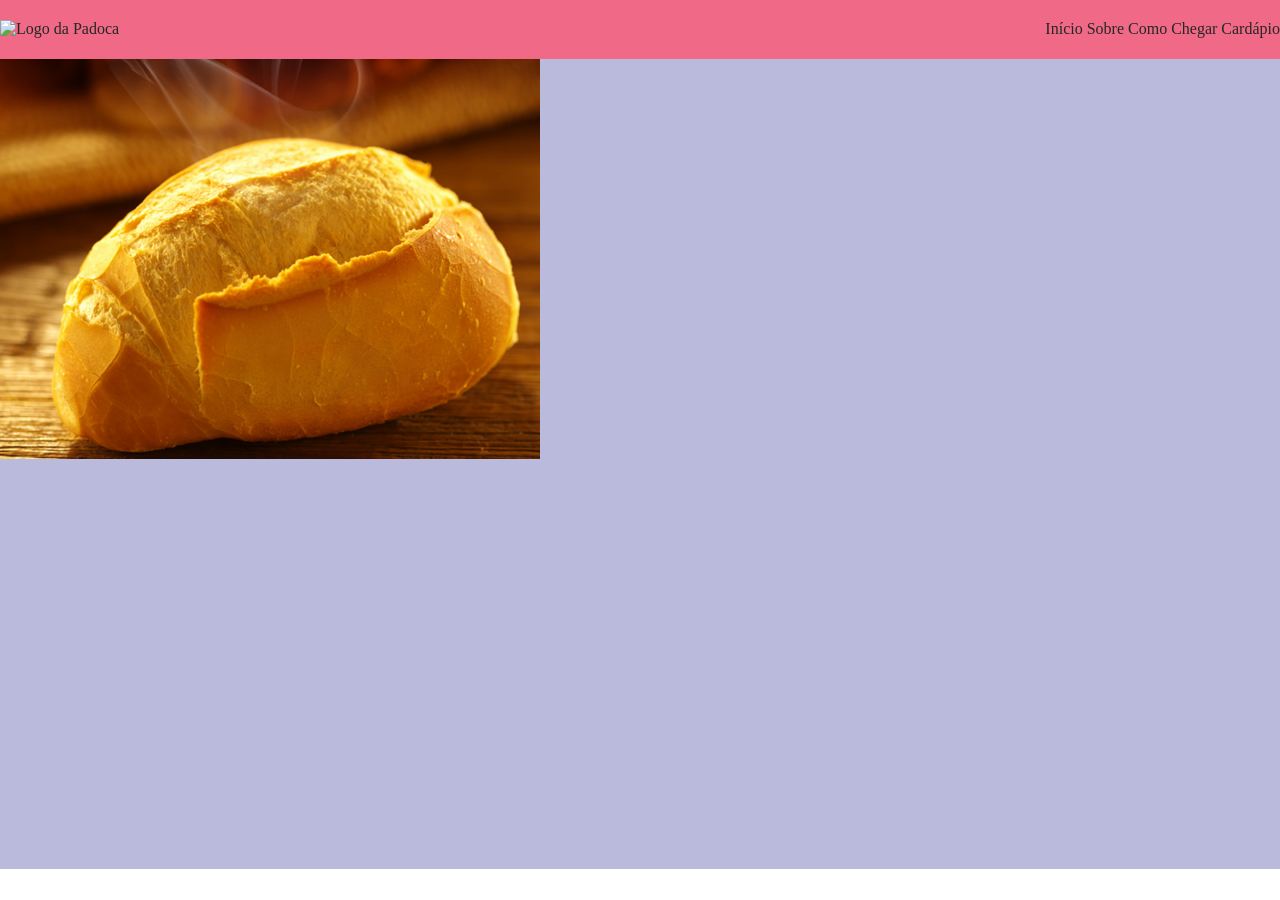
==== index.html @ ab7fb2d5 "Construindo o para o Versel" ====
<!DOCTYPE html>
<html lang="pt-BR">
<head>
    <meta charset="UTF-8">
    <meta name="viewport" content="width=device-width, initial-scale=1.0">
    <title>Padoca Mágica</title>
    <link rel="stylesheet" href="./css/home.css">
</head>
<body>
    <header id="header" class="header">
        <img src="" alt="Logo da Padoca">

        <nav class="navigation">
            <a href="">Início</a>
            <a href="">Sobre</a>
            <a href="">Como Chegar</a>
            <a href="">Cardápio</a>
        </nav>
    </header>

    <main id="content" class="content">
        <section id="hero" class="hero">
            <img src="./assets/img/heroImage.png" alt="Pão quentinho">
            <svg><use href="./assets/icons/seta.svg"></use></svg>
        </section>
    </main>
</body>
</html>
---- css/home.css ----
@import url(layout.css);

.hero {
    background-color: var(--cor-alternativa);

    height: 90vh;
}
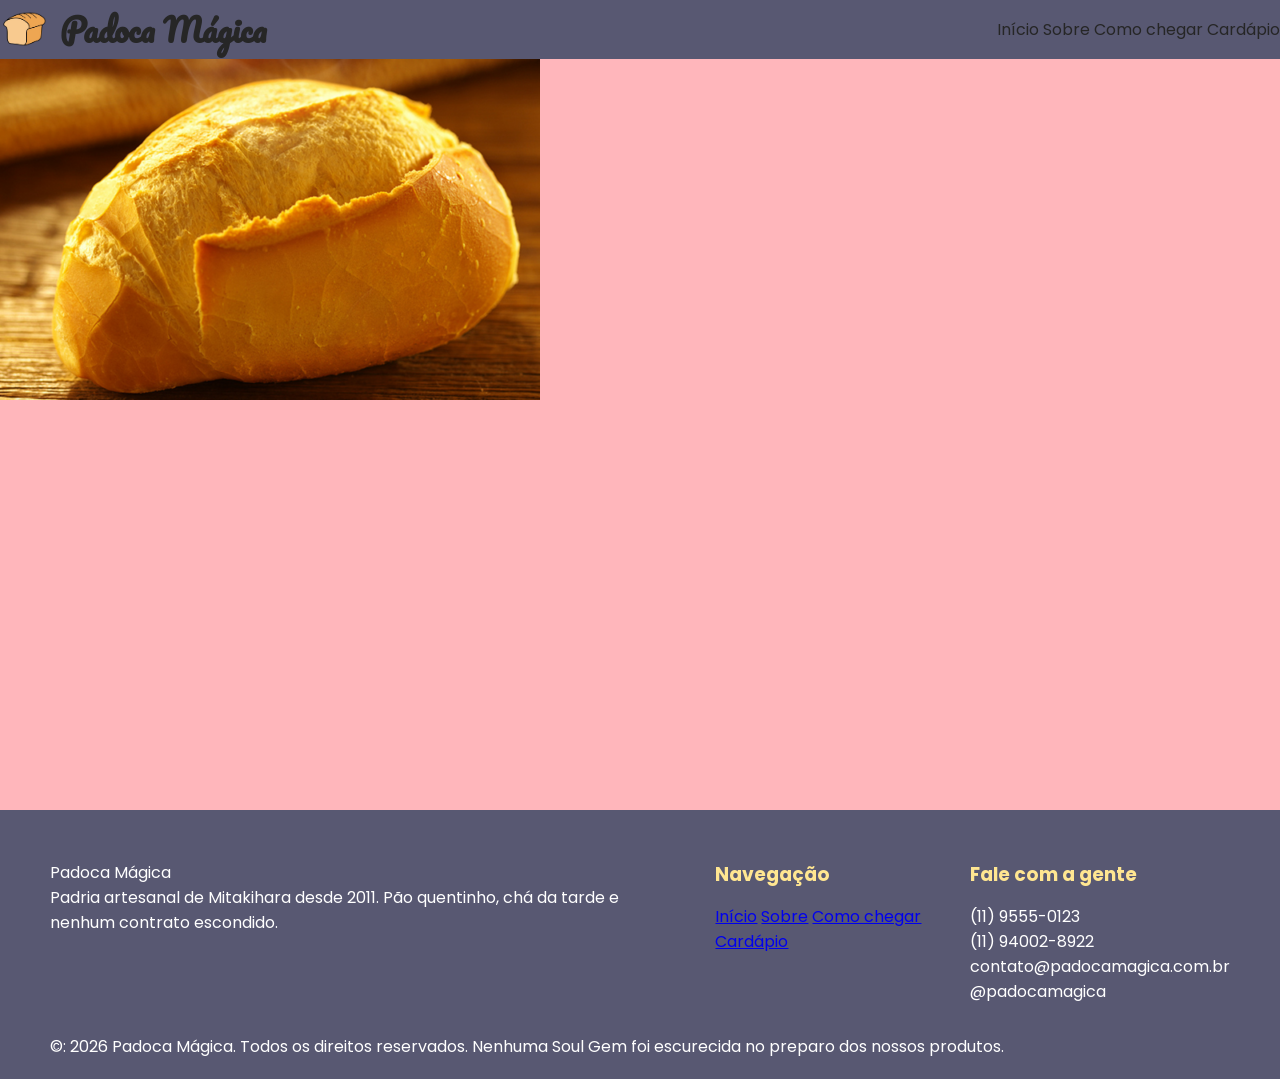
==== commit 8aabd1ae: "Estruturando o site da Padoca" ====
--- a/index.html
+++ b/index.html
@@ -8,12 +8,15 @@
 </head>
 <body>
     <header id="header" class="header">
-        <img src="" alt="Logo da Padoca">
+        <div class="logoContainer">
+        <img src="./assets/img/LogoImage.png" alt="Logo da Padoca">
+        <h1>Padoca Mágica</h1>
+        </div>
 
         <nav class="navigation">
             <a href="">Início</a>
             <a href="">Sobre</a>
-            <a href="">Como Chegar</a>
+            <a href="">Como chegar</a>
             <a href="">Cardápio</a>
         </nav>
     </header>
@@ -24,5 +27,30 @@
             <svg><use href="./assets/icons/seta.svg"></use></svg>
         </section>
     </main>
+    <footer class="rodape">
+        <div class="rodapeContainer">
+            <div class="rodapeColuna">
+                <p class="logoRodape">Padoca Mágica</p>
+                <p>Padria artesanal de Mitakihara desde 2011. Pão quentinho, chá da tarde e nenhum contrato escondido.</p>
+        </div>
+        <div class="rodapeColuna">
+            <h3>Navegação</h3>
+            <a href="#hero">Início</a>
+            <a href="#sobre">Sobre</a>
+            <a href="#Comochegar">Como chegar</a>
+            <a href="#Cardapio">Cardápio</a>
+        </div>
+        <div class="rodapeColuna">
+            <h3>Fale com a gente</h3>
+            <p>(11) 9555-0123</p>
+            <p>(11) 94002-8922</p>
+            <p>contato@padocamagica.com.br</p>
+            <P>@padocamagica</P>
+        </div>
+        </div>
+        <div class="copyright">
+    <p>&copy: 2026 Padoca Mágica. Todos os direitos reservados. Nenhuma Soul Gem foi escurecida no preparo dos nossos produtos.</p>
+        </div>        
+    </footer>
 </body>
 </html>
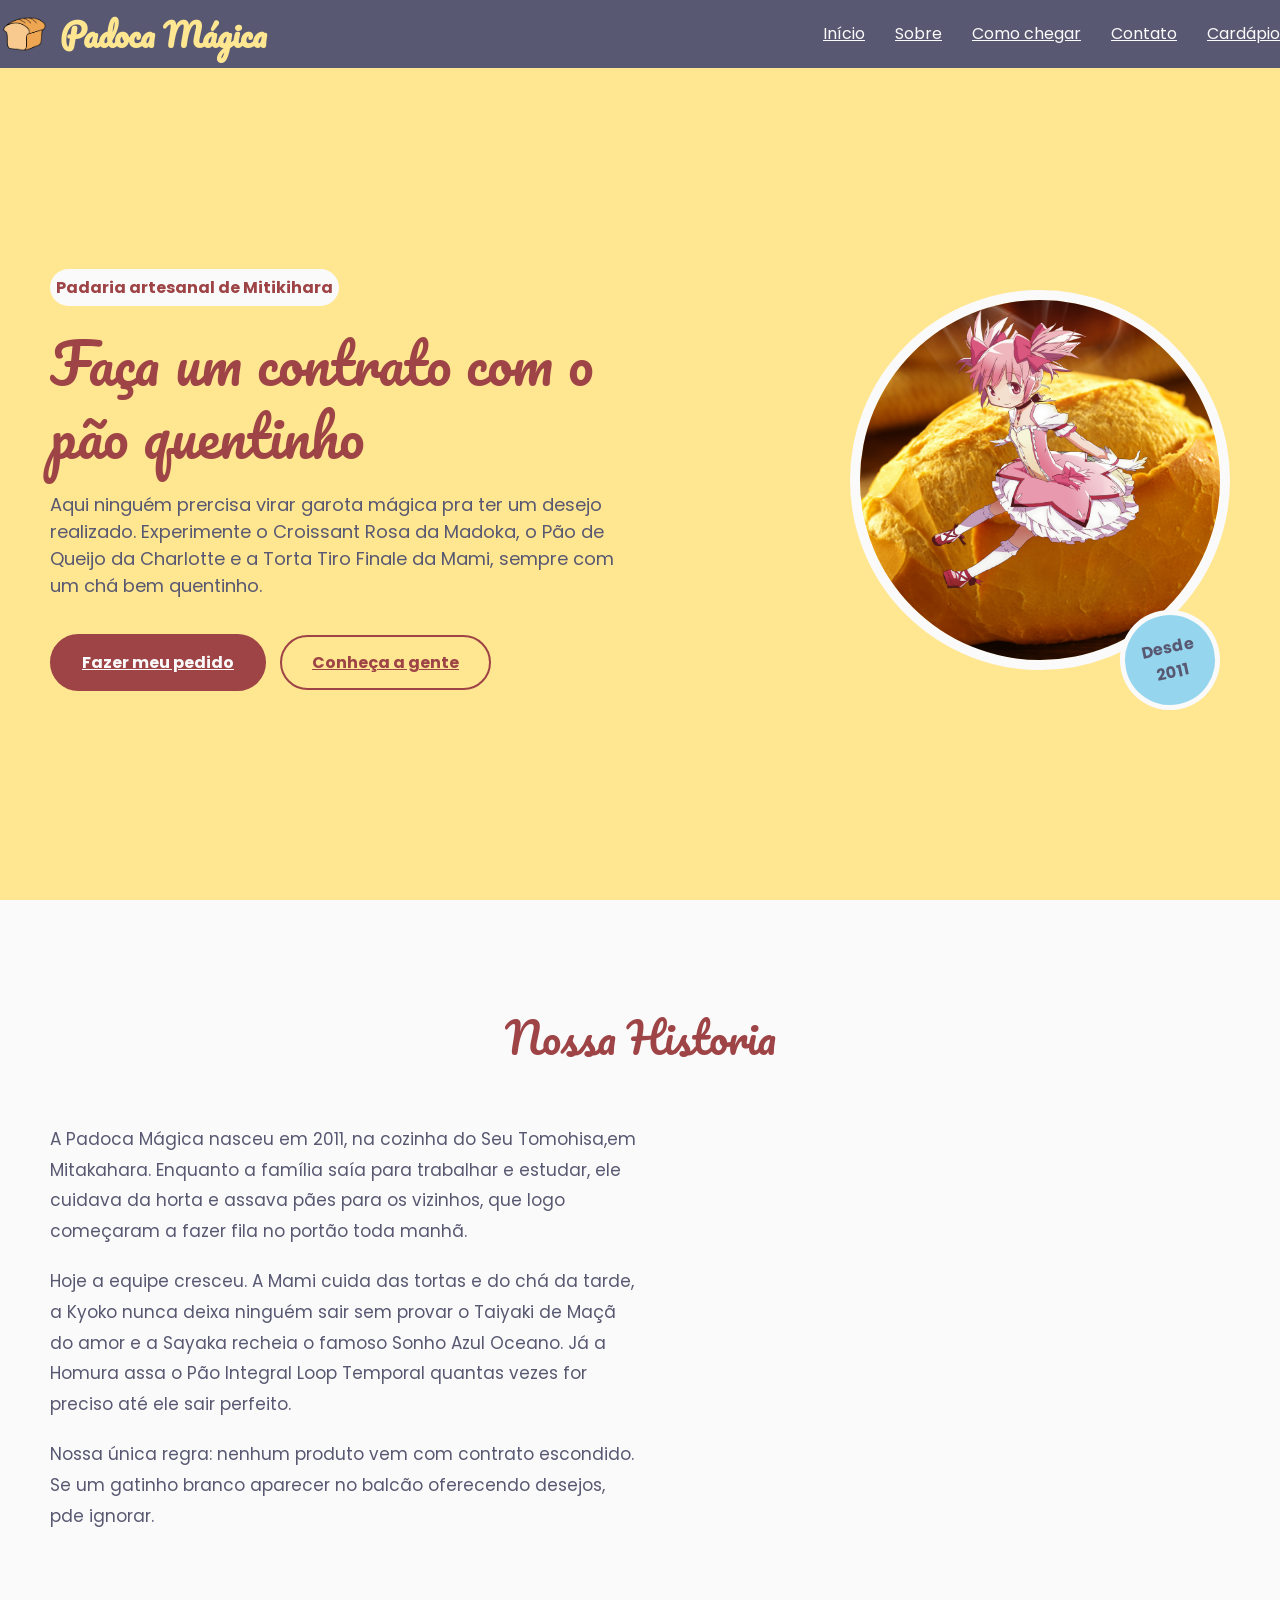
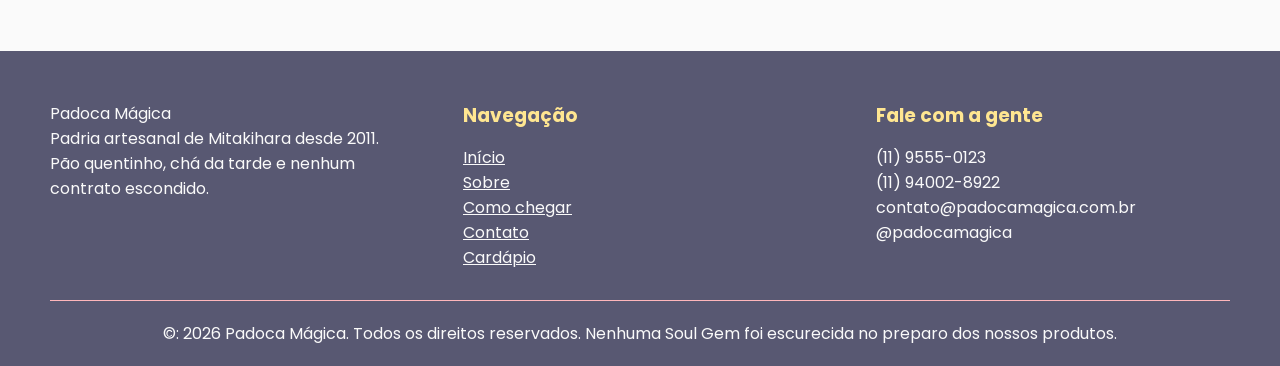
==== commit 690f5176: "Continuando o site da Padoca" ====
--- a/index.html
+++ b/index.html
@@ -14,20 +14,51 @@
         </div>
 
         <nav class="navigation">
-            <a href="">Início</a>
-            <a href="">Sobre</a>
-            <a href="">Como chegar</a>
+            <a href="./index.html#hero">Início</a>
+            <a href="./index.html#hero">Sobre</a>
+            <a href="./index.html#hero">Como chegar</a>
+            <a href="./index.html#hero">Contato</a>
             <a href="">Cardápio</a>
         </nav>
     </header>
 
     <main id="content" class="content">
         <section id="hero" class="hero">
-            <img src="./assets/img/heroImage.png" alt="Pão quentinho">
-            <svg><use href="./assets/icons/seta.svg"></use></svg>
+            <div class="heroTexto">
+                <p class="heroTag">Padaria artesanal de Mitikihara</p>
+                <h1 class="heroTitulo">Faça um contrato com o pão quentinho</h1>
+                <p class="heroSubtitulo">Aqui ninguém prercisa virar garota mágica pra ter um desejo realizado. Experimente o Croissant Rosa da Madoka, o Pão de Queijo da Charlotte e a Torta Tiro Finale da Mami, sempre com um chá bem quentinho.</p>
+                <div class="heroBotoes">
+                    <a href="#contato" class="botao">Fazer meu pedido</a>
+                    <a href="#historia" class="botaoSecundario">Conheça a gente</a>
+                </div>
+            </div>
+            <div class="heroImagem">
+                <div class="circulo">
+            <img src="./assets/img/Madoka.png" alt="Madoka" class="madoka"/>       
+            <img src="./assets/img/heroImage.png" alt="Pão quentinho" class="pao"/>
+                </div>
+                <p class="selo">Desde<br />2011</p>
+            </div> 
+        </section>
+        <section id="historia" class="historia">
+            <h2 class="tituloSecao">Nossa Historia</h2>
+            <div class="historiaConteudo">
+                <div class="historiaTexto">
+                    <p>
+                        A Padoca Mágica nasceu em 2011, na cozinha do Seu Tomohisa,em Mitakahara. Enquanto a família saía para trabalhar e estudar, ele cuidava da horta e assava pães para os vizinhos, que logo começaram a fazer fila no portão toda manhã.
+                    </p>
+                    <p>
+                        Hoje a equipe cresceu. A Mami cuida das tortas e do chá da tarde, a Kyoko nunca deixa ninguém sair sem provar o Taiyaki de Maçã do amor e a Sayaka recheia o famoso Sonho Azul Oceano. Já a Homura assa o Pão Integral Loop Temporal quantas vezes for preciso até ele sair perfeito.
+                    </p>
+                    <p>
+                        Nossa única regra: nenhum produto vem com contrato escondido. Se um gatinho branco aparecer no balcão oferecendo desejos, pde ignorar.
+                    </p>
+                </div>
+            </div>
         </section>
     </main>
-    <footer class="rodape">
+    <footer id="footer" class="footer">
         <div class="rodapeContainer">
             <div class="rodapeColuna">
                 <p class="logoRodape">Padoca Mágica</p>
@@ -35,10 +66,11 @@
         </div>
         <div class="rodapeColuna">
             <h3>Navegação</h3>
-            <a href="#hero">Início</a>
-            <a href="#sobre">Sobre</a>
-            <a href="#Comochegar">Como chegar</a>
-            <a href="#Cardapio">Cardápio</a>
+            <a href="./index.html#hero">Início</a>
+            <a href="./index.html#historia">Sobre</a>
+            <a href="./index.html#comoChegar">Como chegar</a>
+            <a href="./index.html#contato">Contato</a>
+            <a href="">Cardápio</a>
         </div>
         <div class="rodapeColuna">
             <h3>Fale com a gente</h3>
--- a/css/home.css
+++ b/css/home.css
@@ -1,7 +1,167 @@
 @import url(layout.css);
 
 .hero {
-    background-color: var(--cor-alternativa);
+    display: flex;
+    align-items: center;
+    justify-content: space-between;
+    min-height: 100vh;
+    padding: 120px 50px 60px 50px;
+    background-color: var(--cor-amarela);
+}
 
-    height: 90vh;
+.heroTexto {
+    width: 50%;
+}
+
+.heroTag {
+    background-color: var(--cor-branca);
+    color: var(--cor-vermelho);
+    font-weight: bold;
+
+    width: fit-content;
+
+    padding: 6px;
+    margin-bottom: 20px;
+
+    border-radius: 20px;
+}
+
+.heroTitulo {
+    color: var(--cor-vermelho);
+
+    font-family: "Fonte Titulo";
+    font-size: 56px;
+    font-weight: 300;
+    line-height: 1.3;
+
+    margin-bottom: 20px;
+}
+
+.heroSubtitulo {
+    margin-bottom: 35px;
+    font-size: large;
+}
+
+.botao {
+    display: inline-block;
+    background-color: var(--cor-vermelho);
+    color: var(--cor-branca);
+
+    border: 2px solid var(--cor-vermelho);
+    border-radius: 30px;
+
+    padding: 14px 30px;
+    font-weight: bold;
+    transition: 300ms;
+}
+
+.botaoSecundario {
+    margin-left: 10px;
+    background-color: transparent;
+    
+    border: 2px solid var(--cor-vermelho);
+    border-radius: 30px;
+
+    color: var(--cor-vermelho);
+    padding: 14px 30px;
+    font-weight: bold;
+    transition: 300ms;
+}
+
+.botao:hover {
+    background-color: #742B2C;
+    border-color: #742B2C;
+    transform: translateY(-3px);
+}
+
+.botaoSecundario:hover {
+    background-color: var(--cor-vermelho);
+    border-color: var(--cor-vermelho);
+    color: var(--cor-branca);
+}
+
+.heoImagem {
+    width: 45px;
+    display: flex;
+    justify-content: center;
+    position: relative;
+}
+
+.circulo {
+    width: 380px;
+    height: 380px;
+    border: 10px solid var(--cor-branca);
+    border-radius: 50%;
+    overflow: hidden;
+    position: relative;
+}
+
+.madoka {
+    position: absolute;
+    width: 80%;
+    bottom: 0;
+    left: 10%;
+    transform: translateY(-6.5%) scale(-0.75, 0.75);
+    z-index: 2;
+}
+
+.pao {
+    position: absolute;
+    width: 100%;
+    height: 100%;
+    object-fit: cover;
+    z-index: 1;
+}
+
+.selo {
+    position: absolute;
+    bottom: 190px;
+    right: 60px;
+    z-index: 3;
+
+    height: 100px;
+    width: 100px;
+
+    background-color: var(--cor-azul);
+    border: 5px solid var(--cor-branca);
+    border-radius: 50%;
+
+    display: flex;
+    justify-content: center;
+    align-items: center;
+    text-align: center;
+    font-weight: bold;
+
+    transform: rotate(-12deg);
+}
+
+.historia {
+    padding: 100px 50px;
+    background-color: var(--cor-branca);
+}
+
+.tituloSecao {
+    margin-bottom: 50px;
+
+    font-family: "Fonte Titulo";
+    font-size: 42px;
+    font-weight: 300;
+    text-align: center;
+    color: var(--cor-vermelho);
+}
+
+.historiaConteudo {
+    display: flex;
+    align-items: center;
+    gap: 50px;
+}
+
+.historiaTexto {
+    width: 50%;
+}
+
+.historiaTexto p {
+    margin-bottom: 20px;
+    font-size: 17px;
+    line-height: 1.8;
 }
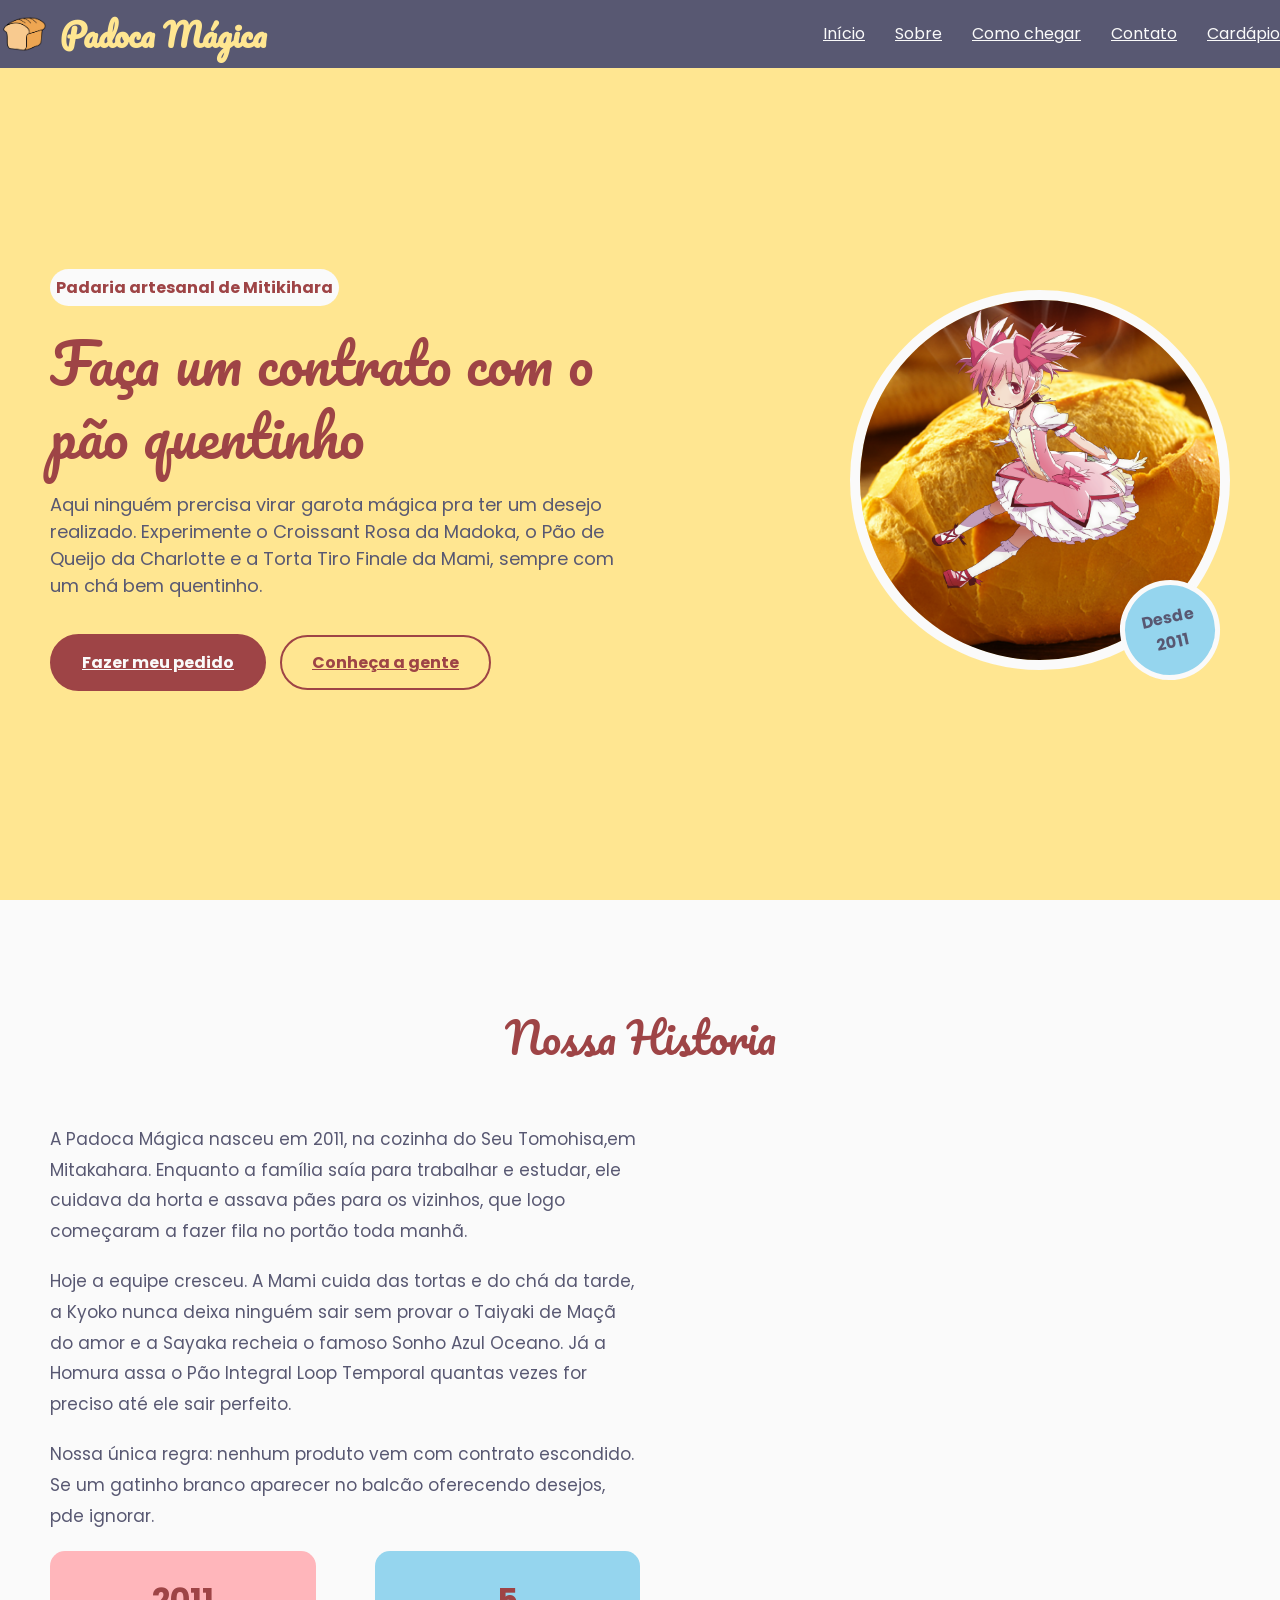
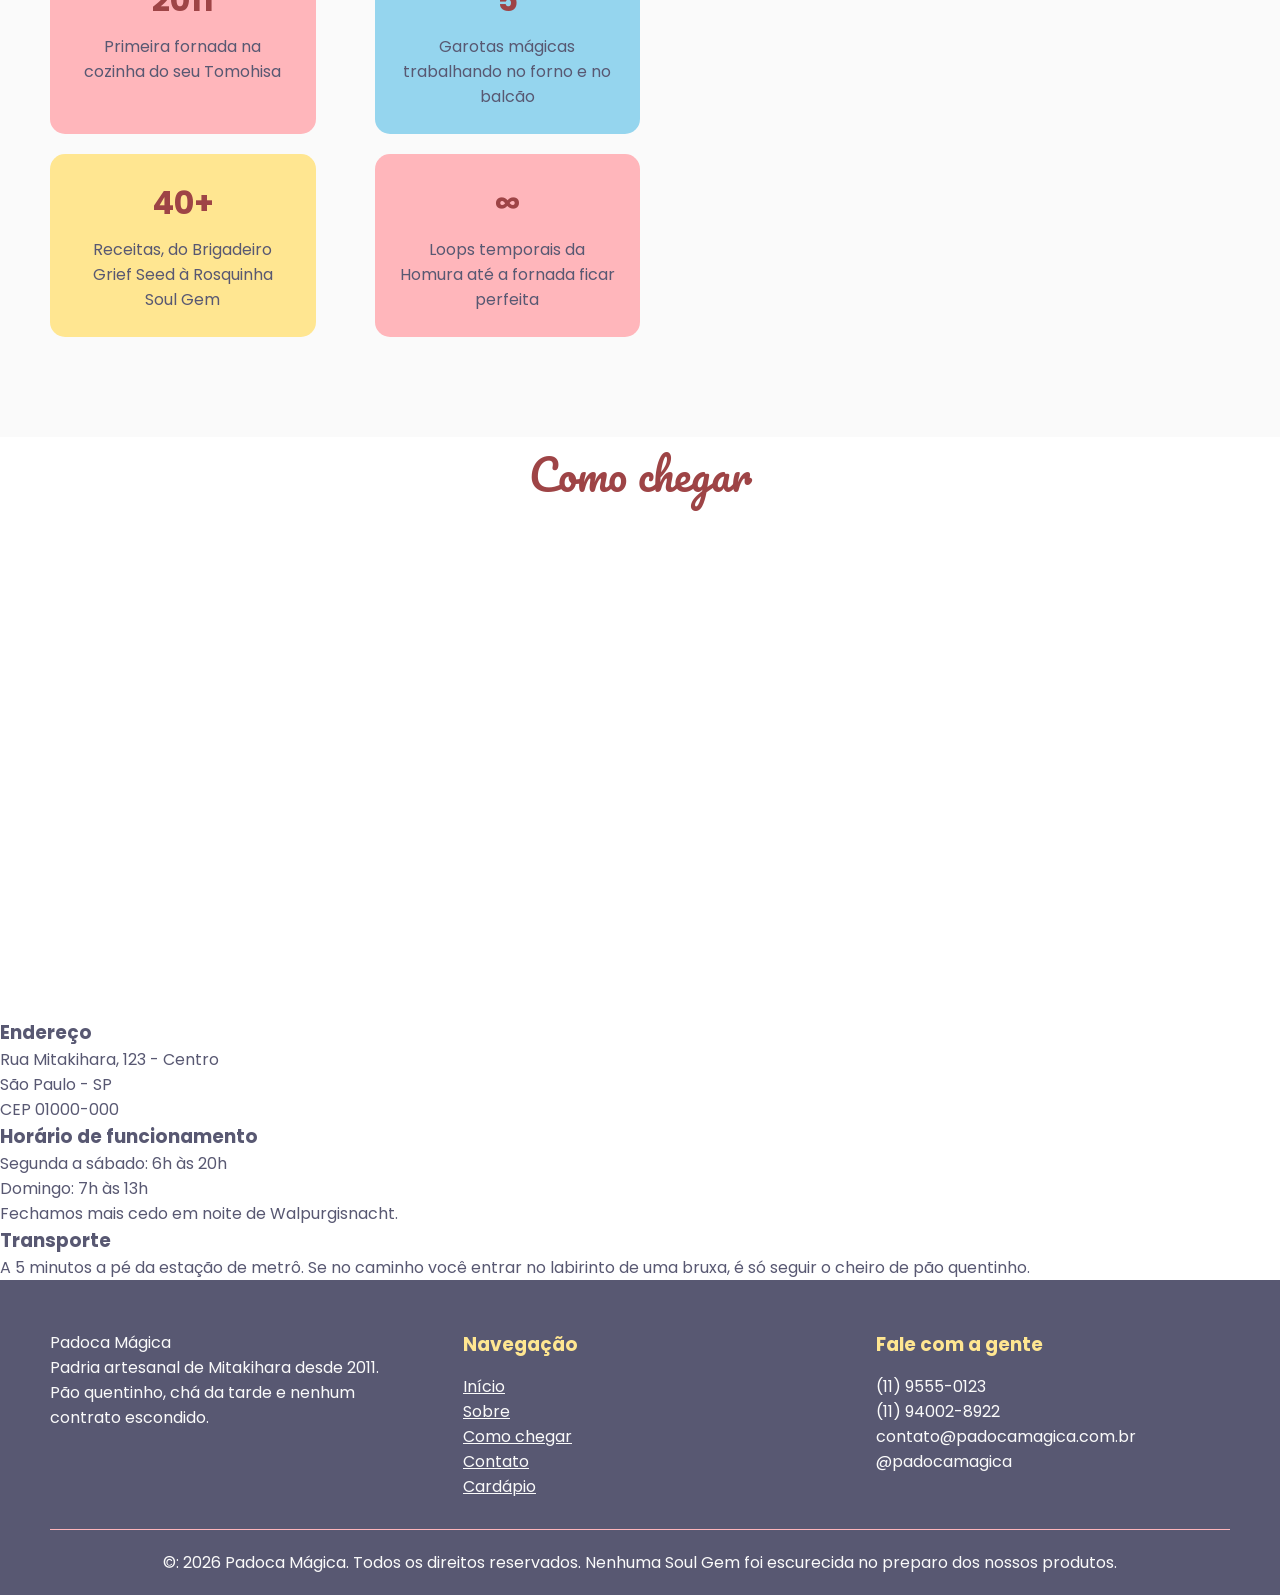
==== commit 59b90ebe: "Padoca parado na parte do contato" ====
--- a/index.html
+++ b/index.html
@@ -56,6 +56,46 @@
                     </p>
                 </div>
             </div>
+            <div class="historiaCards">
+                <div class="card">
+                    <span class="cardNumero">2011</span>
+                    <p>Primeira fornada na cozinha do seu Tomohisa</p>
+                </div>
+                <div class="card cardAzul">
+                    <span class="cardNumero">5</span>
+                    <p>Garotas mágicas trabalhando no forno e no balcão</p>
+                </div>
+                <div class="card cardAmarelo">
+                    <span class="cardNumero">40+</span>
+                    <p>Receitas, do Brigadeiro Grief Seed à Rosquinha Soul Gem</p>
+                </div>
+                <div class="card">
+                    <span class="cardNumero">&infin;</span>
+                    <p>Loops temporais da Homura até a fornada ficar perfeita</p>
+                </div>
+            </div>
+        </section>
+        <section id="comoChegar" class="comoChegar">
+            <h2 class="tituloSecao">Como chegar</h2>
+            <div class="comoChegarConteudo">
+                <div class="mapa">
+                    <iframe src="https://www.google.com/maps/embed?pb=!1m23!1m12!1m3!1d14616.156319491494!2d-46.64157255!3d-23.674560399999997!2m3!1f0!2f0!3f0!3m2!1i1024!2i768!4f13.1!4m8!3e6!4m0!4m5!1s0x94ce596a7bf46e53%3A0xace8aa3c0e803d2b!2sChest%20of%20Wonders%20-%20Maid%20caf%C3%A9%2C%20R.%20Galv%C3%A3o%20Bueno%2C%20580%20-%20Liberdade%2C%20S%C3%A3o%20Paulo%20-%20SP%2C%2001506-000!3m2!1d-23.5607831!2d-46.6349376!5e0!3m2!1spt-BR!2sbr!4v1793501936637!5m2!1spt-BR!2sbr" width="600" height="450" style="border:0;" allowfullscreen="" loading="lazy" referrerpolicy="strict-origin-when-cross-origin" title="Mapa da Padoca Mágica"></iframe>
+                </div>
+                <div class="infoEndereco">
+                    <h3>Endereço</h3>
+                    <p>Rua Mitakihara, 123 - Centro<br />São Paulo - SP<br />CEP 01000-000</p>
+
+                    <h3>Horário de funcionamento</h3>
+                    <p>
+                        Segunda a sábado: 6h às 20h<br />Domingo: 7h às 13h<br />Fechamos mais cedo em noite de Walpurgisnacht.
+                    </p>
+
+                    <h3>Transporte</h3>
+                    <p>
+                        A 5 minutos a pé da estação de metrô. Se no caminho você entrar no labirinto de uma bruxa, é só seguir o cheiro de pão quentinho.
+                    </p>
+                </div>
+            </div>
         </section>
     </main>
     <footer id="footer" class="footer">
--- a/css/home.css
+++ b/css/home.css
@@ -115,7 +115,7 @@
 
 .selo {
     position: absolute;
-    bottom: 190px;
+    bottom: 220px;
     right: 60px;
     z-index: 3;
 
@@ -164,4 +164,43 @@
     margin-bottom: 20px;
     font-size: 17px;
     line-height: 1.8;
+}
+
+.historiaCards {
+    width: 50%;
+    display: flex;
+    flex-wrap: wrap;
+    justify-content: space-between;
+    gap: 20px;
+}
+
+.card {
+    width: 45%;
+    padding: 25px;
+
+    background-color: var(--cor-rosa);
+    border-radius: 15px;
+    text-align: center;
+    transition: 300ms;
+}
+
+.card:hover {
+    transform: scale(1.05);
+}
+
+.cardNumero {
+    display: block;
+    margin-bottom: 10px;
+
+    font-size: 32px;
+    font-weight: bold;
+    color: var(--cor-vermelho);
+}
+
+.cardAzul {
+    background-color: var(--cor-azul);
+}
+
+.cardAmarelo {
+    background-color: var(--cor-amarela);
 }
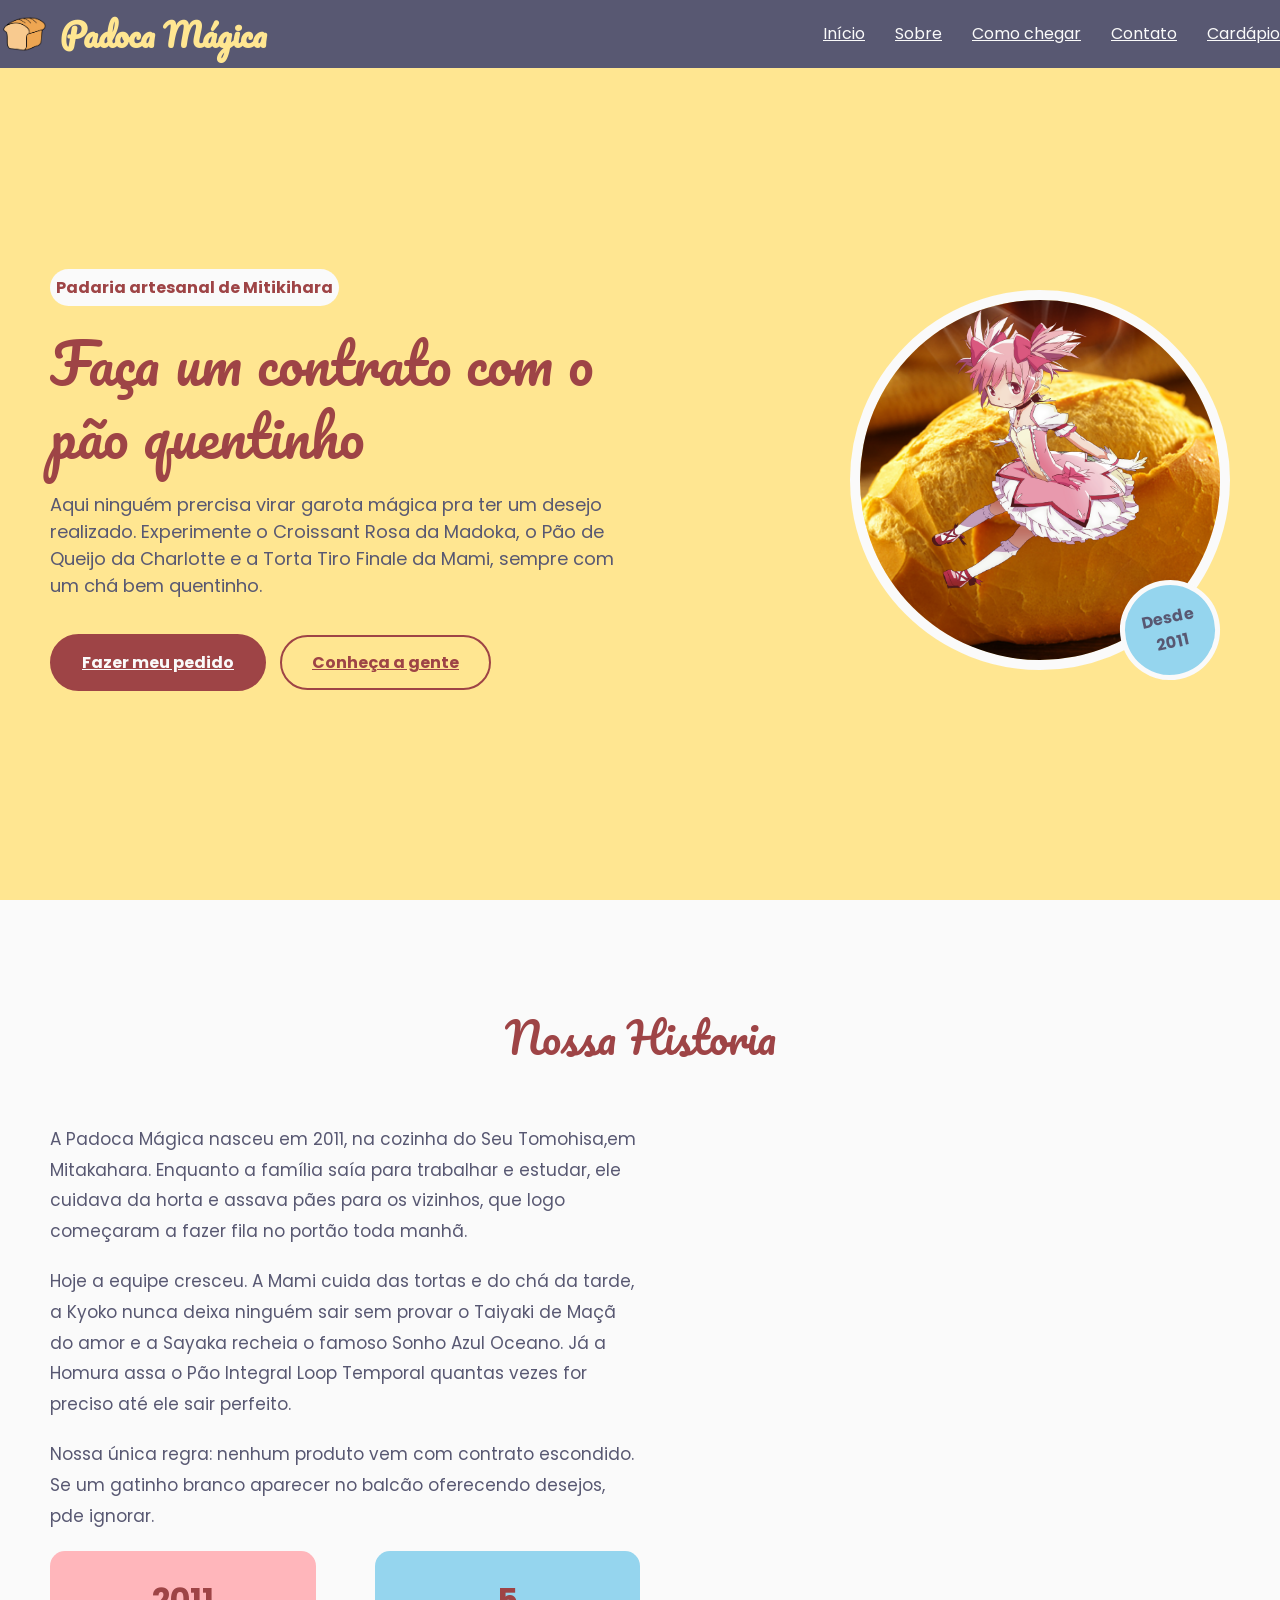
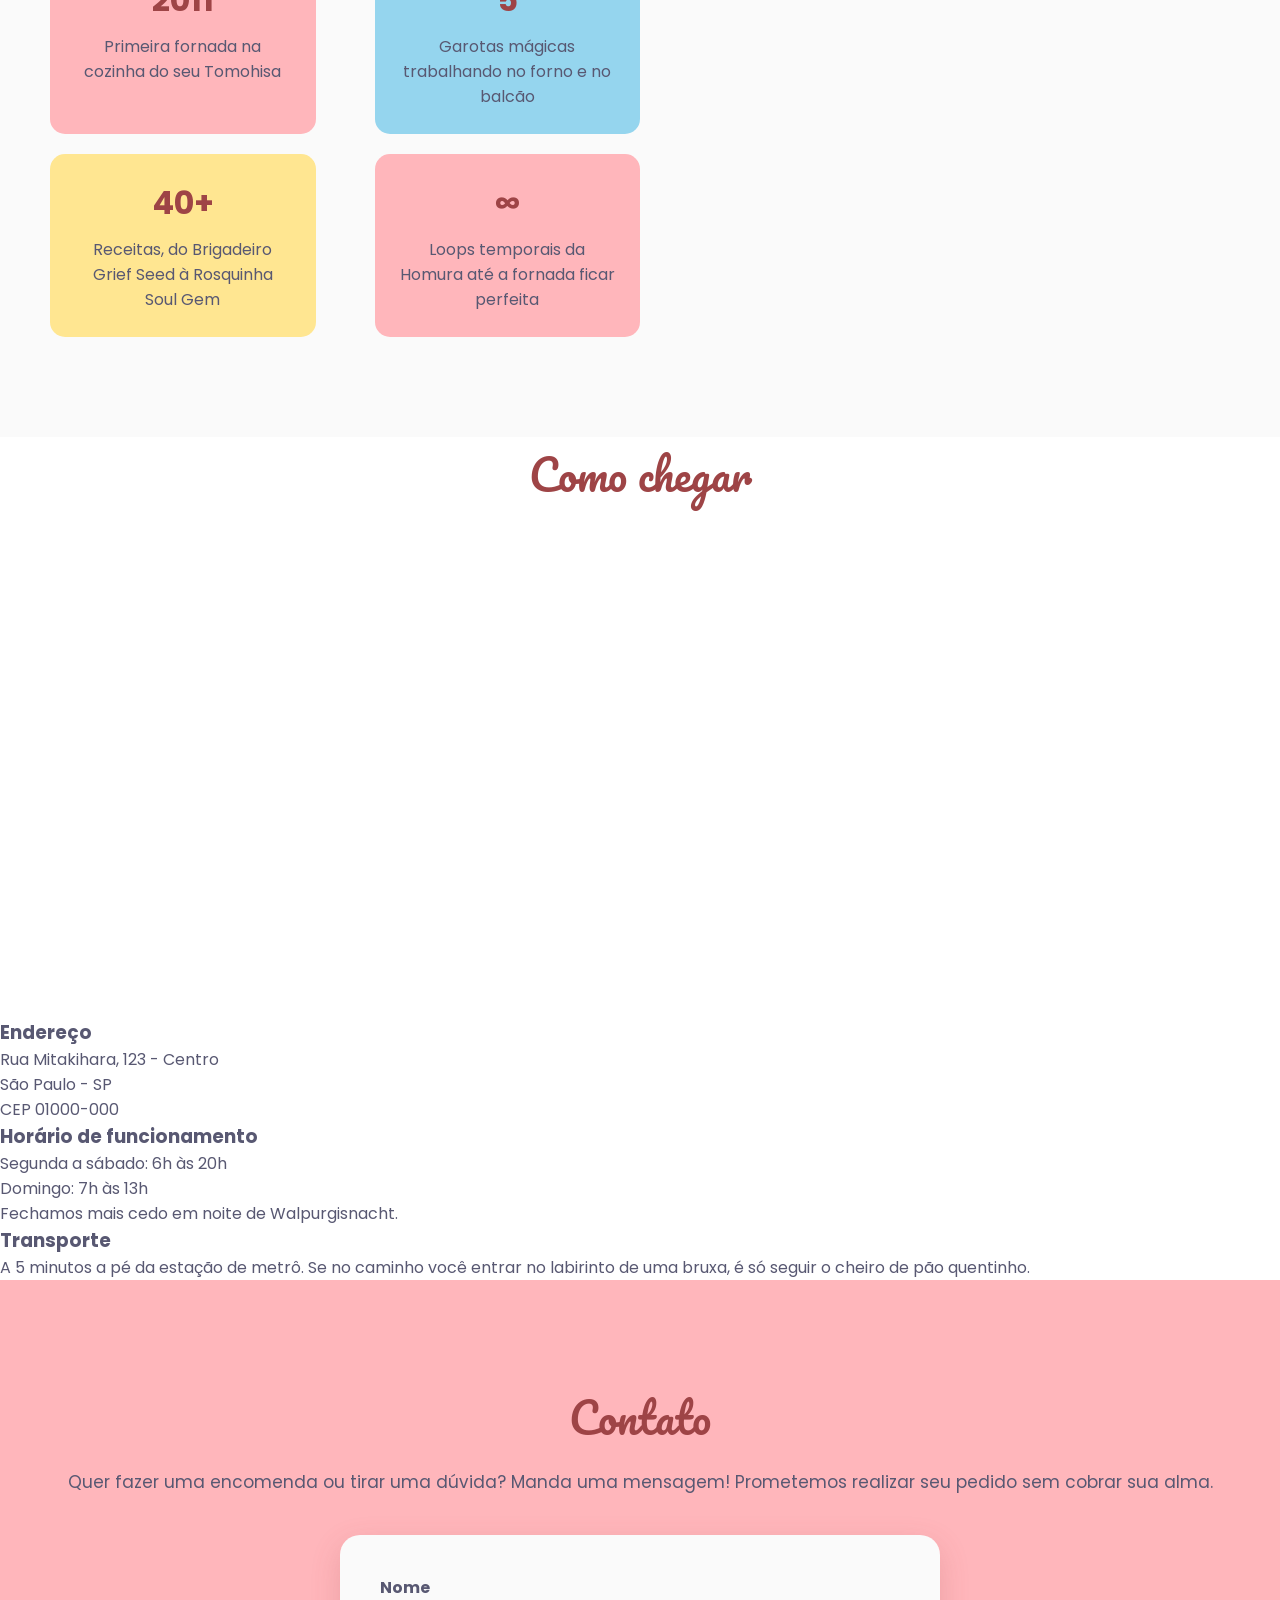
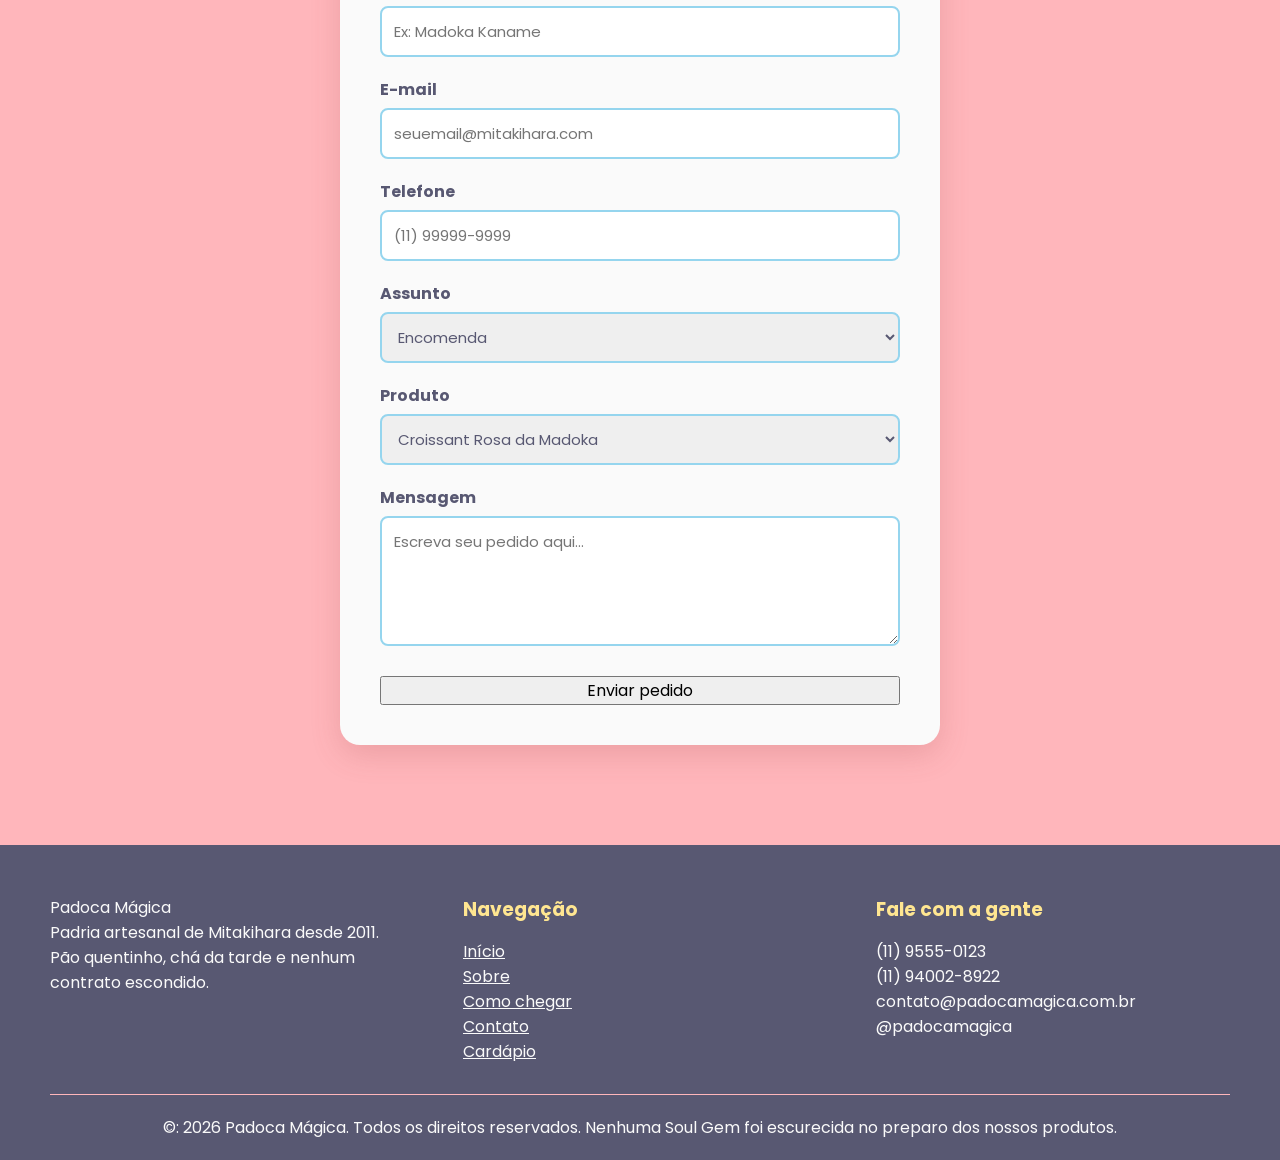
==== commit 5ad0eeea: "Fazendo o carápio" ====
--- a/index.html
+++ b/index.html
@@ -97,6 +97,65 @@
                 </div>
             </div>
         </section>
+        <section id="contato" class="contato">
+            <h2 class="tituloSecao">Contato</h2>
+            <p class="contatoTexto">Quer fazer uma encomenda ou tirar uma dúvida? Manda uma mensagem! Prometemos realizar seu pedido sem cobrar sua alma.</p>
+
+            <form id="formContato" class="formulario" action="#">
+                <label form="nome">Nome</label>
+                <input
+                type="text"
+                id="nome"
+                name="nome"
+                placeholder="Ex: Madoka Kaname"
+                required />
+
+                <label for="email">E-mail</label>
+                <input
+                type="email"
+                id="email"
+                name="email"
+                placeholder="seuemail@mitakihara.com"
+                required />
+
+                <label form="telefone">Telefone</label>
+                <input
+                type="tel"
+                id="telefone"
+                name="telefone"
+                placeholder="(11) 99999-9999" />
+
+                <label for="assunto">Assunto</label>
+                <select id="assunto" name="assunto">
+                    <option value="encomenda">Encomenda</option>
+                    <option value="duvida">Dúvida</option>
+                    <option value="elogio">Elogio</option>
+                    <option value="desejo">Fazer um desejo (não recomendamos)</option>
+                </select>
+
+                <label for="produto">Produto</label>
+                <select id="produto" name="produto">
+                    <option value="croissant">Croissant Rosa da Madoka</option>
+                    <option value="paoQueijo">Pão de queijo da Charlotte</option>
+                    <option value="torta">Torta Tiro Finale da Mami</option>
+                    <option value="taiyaki">Taiyaki de Maçã do Amor da Kyoko</option>
+                    <option value="sonho">Sonho Azul Oceano da Sayaka</option>
+                    <option value="integral">Pão Integral Loop Temporal da Homura</option>
+                    <option value="rosquina">Rosquinha Soul Gem</option>
+                    <option value="brigadeiro">Brigadeiro Grief Seed</option>
+                    <option value="cafe">Café Walpurgisnacht (extra forte)</option>
+                </select>
+
+                <label for="mensagem">Mensagem</label>
+                <textarea
+                id="mensagem"
+                name="mensagem"
+                placeholder="Escreva seu pedido aqui..."
+                required></textarea>
+
+                <button type="submit" class="botaoEnviar">Enviar pedido</button>
+            </form>
+        </section>
     </main>
     <footer id="footer" class="footer">
         <div class="rodapeContainer">
--- a/css/home.css
+++ b/css/home.css
@@ -203,4 +203,130 @@
 
 .cardAmarelo {
     background-color: var(--cor-amarela);
+}
+
+.contato {
+    padding: 100px 50px;
+    background-color: var(--cor-rosa);
+}
+
+.contato .tituloSecao {
+    margin-bottom: 15px;
+}
+
+.contatoTexto {
+    margin-bottom: 40px;
+    font-size: 17px;
+    text-align: center;
+}
+
+.formulario {
+    display: flex;
+    flex-direction: column;
+
+    max-width: 600px;
+    margin: 0 auto;
+    padding: 40px;
+
+    background-color: var(--cor-branca);
+    border-radius: 20px;
+    box-shadow: 0px 10px 30px rgba(158, 68, 70, 0.2);
+}
+
+.formulario label {
+    margin-bottom: 6px;
+    font-weight: bold;
+}
+
+.formulario input, .formulario select, .formulario textarea {
+    margin-bottom: 20px;
+    padding: 12px;
+
+    border: 2px solid var(--cor-azul);
+    border-radius: 8px;
+
+    font-family: inherit;
+    font-size: 15px;
+    color: var(--cor-roxa);
+}
+
+.formulario input:focus, .formulario select:focus,
+.formulario textarea:focus {
+    outline: none;
+    border-color: var(--cor-vermelho);
+}
+
+.formulario textarea {
+    height: 130px;
+    resize: vertical;
+}
+
+.botaoEnviar {
+    margin-top: 10px;
+    font-family: inherit;
+    font-size: 16px;
+    cursor: pointer;
+}
+
+@media (max-width: 768px) {
+    .hero {
+        flex-direction: column;
+        padding: 190px 20px 60px;
+    }
+
+    .heroTexto, .heroImagem {
+        width: 100%;
+    }
+
+    .heroTexto {
+        text-align: center;
+    }
+
+    .heroTag {
+        margin: 0 auto 20px;
+    }
+
+    .heroTitulo {
+        font-size: 38px;
+    }
+
+    .botaoSecundario {
+        margin-left: 0;
+        margin-top: 10px;
+    }
+
+    .circulo {
+        width: 250px;
+        height: 250px;
+        margin-top: 40px;
+    }
+
+    .selo {
+        width: 85px;
+        height: 85px;
+        right: 20px;
+        font-size: 14px;
+    }
+
+    .historia, .comoChegar,
+    .contato {
+        padding: 70px 20px;
+    }
+
+    .tituloSecao {
+        font-size: 34px;
+    }
+
+    .historiaConteudo, .comoChegarConteudo {
+        flex-direction: column;
+    }
+
+    .historiaTexto, .historiaCards,
+    .mapa, .infoEndereco, .card {
+        width: 100%;
+    }
+
+    .formulario {
+        padding: 25px;
+    }
 }
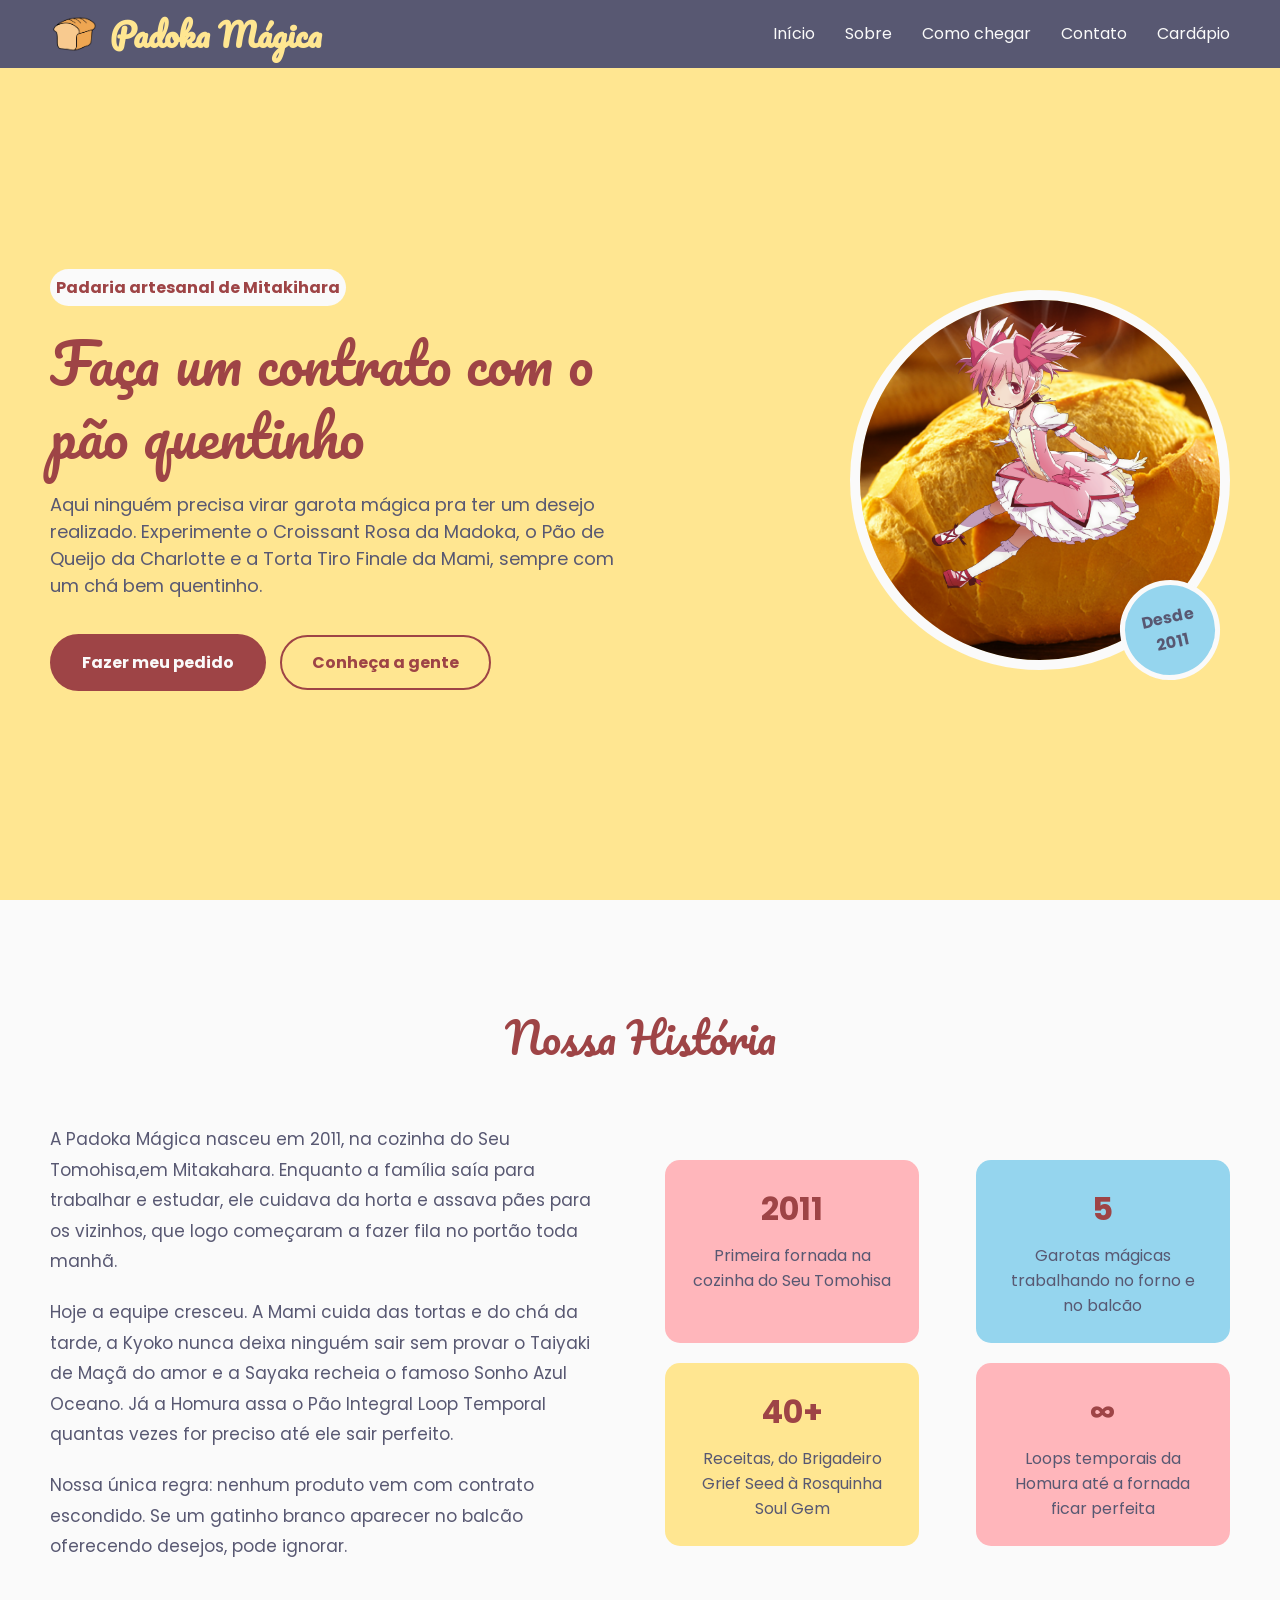
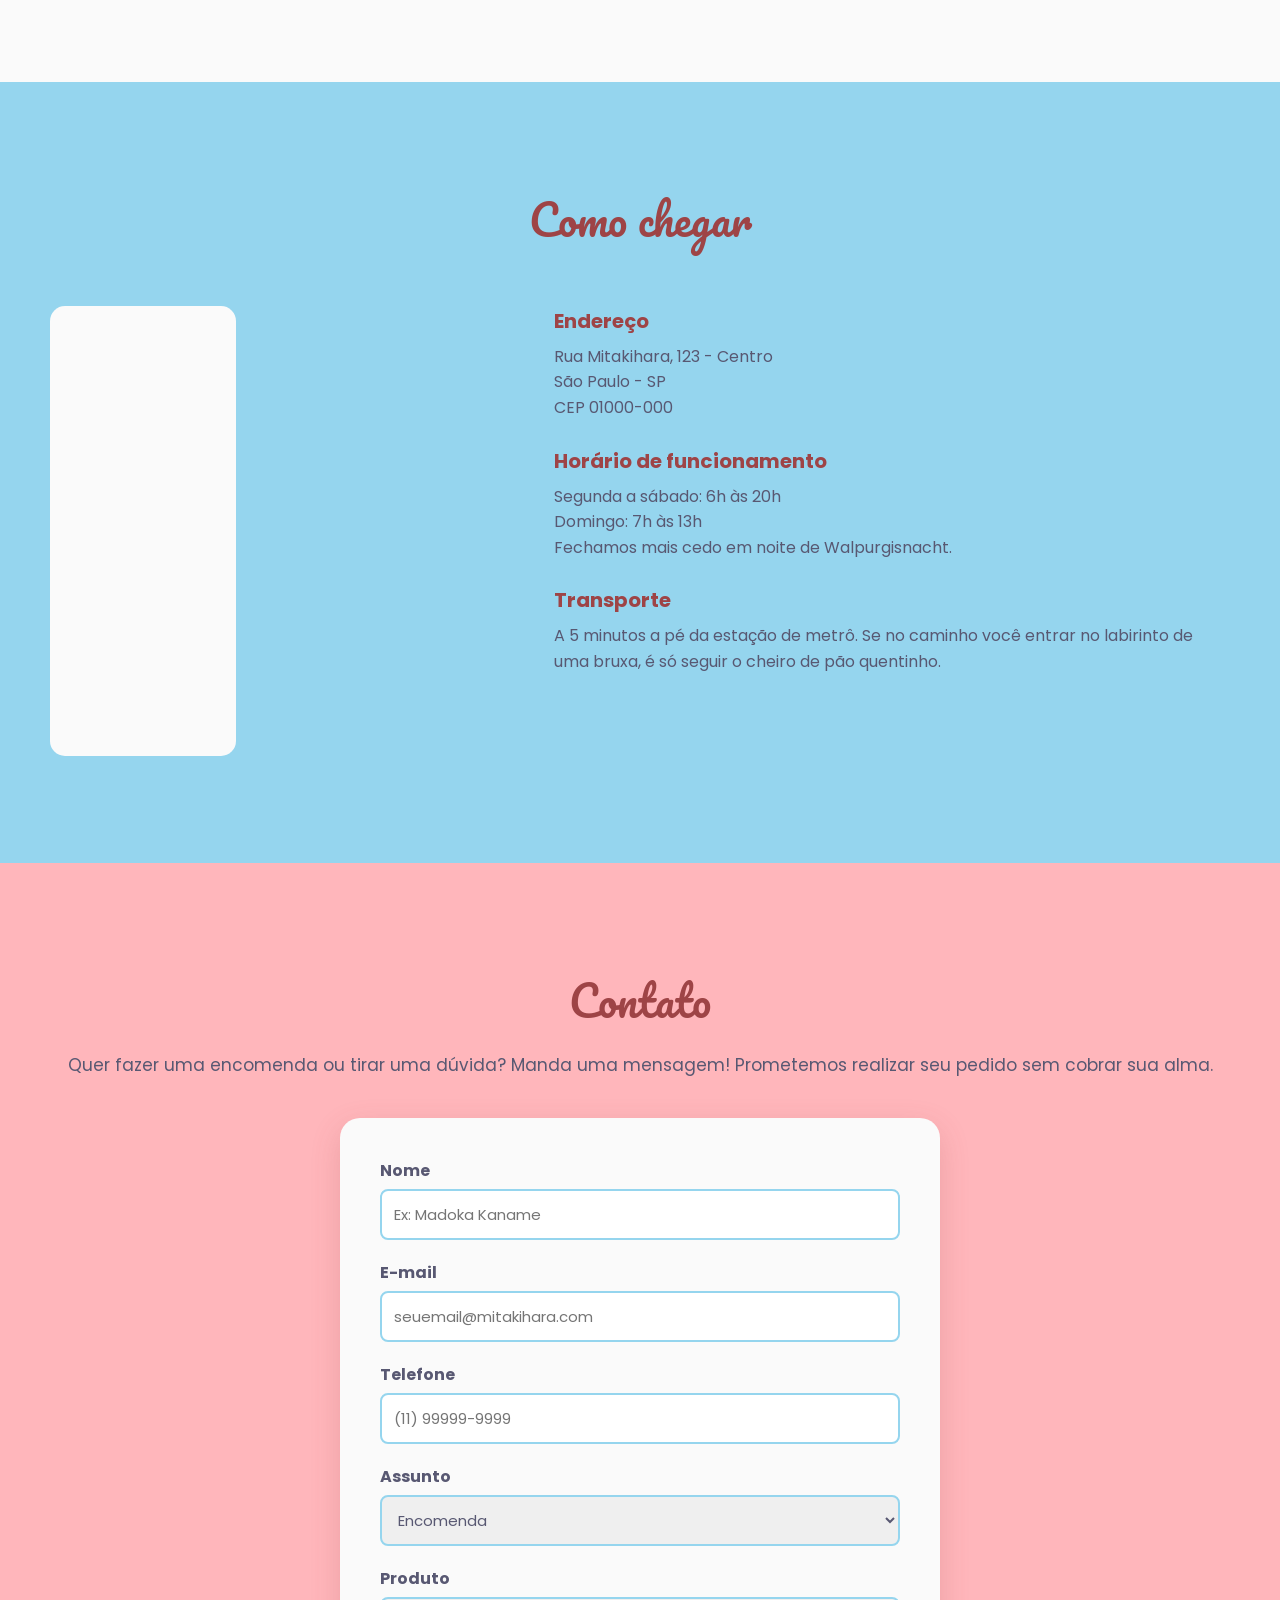
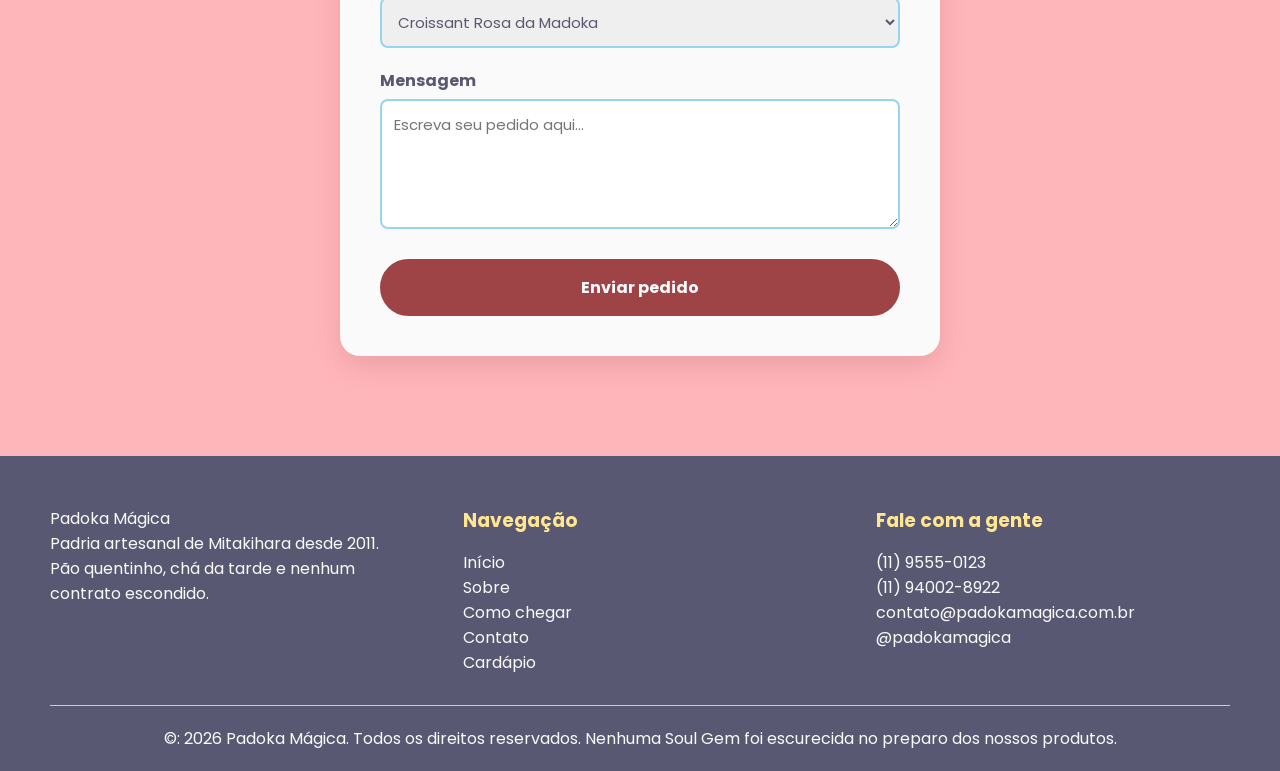
==== commit 388fb520: "Padoca consertado por completo" ====
--- a/index.html
+++ b/index.html
@@ -3,31 +3,32 @@
 <head>
     <meta charset="UTF-8">
     <meta name="viewport" content="width=device-width, initial-scale=1.0">
-    <title>Padoca Mágica</title>
+    <title>Padoka Mágica</title>
     <link rel="stylesheet" href="./css/home.css">
 </head>
+
 <body>
     <header id="header" class="header">
         <div class="logoContainer">
-        <img src="./assets/img/LogoImage.png" alt="Logo da Padoca">
-        <h1>Padoca Mágica</h1>
+        <img src="./assets/img/LogoImage.png" alt="Logo da Padoka">
+        <h1>Padoka Mágica</h1>
         </div>
 
         <nav class="navigation">
-            <a href="./index.html#hero">Início</a>
-            <a href="./index.html#hero">Sobre</a>
-            <a href="./index.html#hero">Como chegar</a>
-            <a href="./index.html#hero">Contato</a>
-            <a href="">Cardápio</a>
+        <a href="./index.html#hero">Início</a>
+        <a href="./index.html#historia">Sobre</a>
+        <a href="./index.html#comoChegar">Como chegar</a>
+        <a href="./index.html#contato">Contato</a>
+        <a href="./cardapio.html">Cardápio</a>
         </nav>
     </header>
 
     <main id="content" class="content">
         <section id="hero" class="hero">
             <div class="heroTexto">
-                <p class="heroTag">Padaria artesanal de Mitikihara</p>
+                <p class="heroTag">Padaria artesanal de Mitakihara</p>
                 <h1 class="heroTitulo">Faça um contrato com o pão quentinho</h1>
-                <p class="heroSubtitulo">Aqui ninguém prercisa virar garota mágica pra ter um desejo realizado. Experimente o Croissant Rosa da Madoka, o Pão de Queijo da Charlotte e a Torta Tiro Finale da Mami, sempre com um chá bem quentinho.</p>
+                <p class="heroSubtitulo">Aqui ninguém precisa virar garota mágica pra ter um desejo realizado. Experimente o Croissant Rosa da Madoka, o Pão de Queijo da Charlotte e a Torta Tiro Finale da Mami, sempre com um chá bem quentinho.</p>
                 <div class="heroBotoes">
                     <a href="#contato" class="botao">Fazer meu pedido</a>
                     <a href="#historia" class="botaoSecundario">Conheça a gente</a>
@@ -41,25 +42,25 @@
                 <p class="selo">Desde<br />2011</p>
             </div> 
         </section>
+
         <section id="historia" class="historia">
-            <h2 class="tituloSecao">Nossa Historia</h2>
+            <h2 class="tituloSecao">Nossa História</h2>
             <div class="historiaConteudo">
                 <div class="historiaTexto">
                     <p>
-                        A Padoca Mágica nasceu em 2011, na cozinha do Seu Tomohisa,em Mitakahara. Enquanto a família saía para trabalhar e estudar, ele cuidava da horta e assava pães para os vizinhos, que logo começaram a fazer fila no portão toda manhã.
+                        A Padoka Mágica nasceu em 2011, na cozinha do Seu Tomohisa,em Mitakahara. Enquanto a família saía para trabalhar e estudar, ele cuidava da horta e assava pães para os vizinhos, que logo começaram a fazer fila no portão toda manhã.
                     </p>
                     <p>
                         Hoje a equipe cresceu. A Mami cuida das tortas e do chá da tarde, a Kyoko nunca deixa ninguém sair sem provar o Taiyaki de Maçã do amor e a Sayaka recheia o famoso Sonho Azul Oceano. Já a Homura assa o Pão Integral Loop Temporal quantas vezes for preciso até ele sair perfeito.
                     </p>
                     <p>
-                        Nossa única regra: nenhum produto vem com contrato escondido. Se um gatinho branco aparecer no balcão oferecendo desejos, pde ignorar.
+                        Nossa única regra: nenhum produto vem com contrato escondido. Se um gatinho branco aparecer no balcão oferecendo desejos, pode ignorar.
                     </p>
-                </div>
             </div>
             <div class="historiaCards">
                 <div class="card">
                     <span class="cardNumero">2011</span>
-                    <p>Primeira fornada na cozinha do seu Tomohisa</p>
+                    <p>Primeira fornada na cozinha do Seu Tomohisa</p>
                 </div>
                 <div class="card cardAzul">
                     <span class="cardNumero">5</span>
@@ -72,7 +73,7 @@
                 <div class="card">
                     <span class="cardNumero">&infin;</span>
                     <p>Loops temporais da Homura até a fornada ficar perfeita</p>
-                </div>
+              </div>
             </div>
         </section>
         <section id="comoChegar" class="comoChegar">
@@ -102,7 +103,7 @@
             <p class="contatoTexto">Quer fazer uma encomenda ou tirar uma dúvida? Manda uma mensagem! Prometemos realizar seu pedido sem cobrar sua alma.</p>
 
             <form id="formContato" class="formulario" action="#">
-                <label form="nome">Nome</label>
+                <label for="nome">Nome</label>
                 <input
                 type="text"
                 id="nome"
@@ -118,7 +119,7 @@
                 placeholder="seuemail@mitakihara.com"
                 required />
 
-                <label form="telefone">Telefone</label>
+                <label for="telefone">Telefone</label>
                 <input
                 type="tel"
                 id="telefone"
@@ -160,7 +161,7 @@
     <footer id="footer" class="footer">
         <div class="rodapeContainer">
             <div class="rodapeColuna">
-                <p class="logoRodape">Padoca Mágica</p>
+                <p class="logoRodape">Padoka Mágica</p>
                 <p>Padria artesanal de Mitakihara desde 2011. Pão quentinho, chá da tarde e nenhum contrato escondido.</p>
         </div>
         <div class="rodapeColuna">
@@ -175,12 +176,12 @@
             <h3>Fale com a gente</h3>
             <p>(11) 9555-0123</p>
             <p>(11) 94002-8922</p>
-            <p>contato@padocamagica.com.br</p>
-            <P>@padocamagica</P>
+            <p>contato@padokamagica.com.br</p>
+            <P>@padokamagica</P>
         </div>
         </div>
         <div class="copyright">
-    <p>&copy: 2026 Padoca Mágica. Todos os direitos reservados. Nenhuma Soul Gem foi escurecida no preparo dos nossos produtos.</p>
+    <p>&copy: 2026 Padoka Mágica. Todos os direitos reservados. Nenhuma Soul Gem foi escurecida no preparo dos nossos produtos.</p>
         </div>        
     </footer>
 </body>
--- a/css/home.css
+++ b/css/home.css
@@ -1,5 +1,8 @@
 @import url(layout.css);
 
+a {
+    text-decoration: none;
+}
 .hero {
     display: flex;
     align-items: center;
@@ -205,6 +208,38 @@
     background-color: var(--cor-amarela);
 }
 
+.comoChegar {
+    padding: 100px 50px;
+    background-color: var(--cor-azul);
+}
+
+.comoChegarConteudo {
+    display: flex;
+    gap: 40px;
+}
+
+.mapa {
+    width: 60%;
+}
+
+.mapa iframe {
+    width: 40%;
+    padding: 35px;
+    background-color: var(--cor-branca);
+    border-radius: 15px;
+}
+
+.infoEndereco h3 {
+    margin-bottom: 8px;
+    font-size: 20px;
+    color: var(--cor-vermelho);
+}
+
+.infoEndereco p {
+    margin-bottom: 25px;
+    line-height: 1.6;
+}
+
 .contato {
     padding: 100px 50px;
     background-color: var(--cor-rosa);
@@ -266,6 +301,16 @@
     font-family: inherit;
     font-size: 16px;
     cursor: pointer;
+    display: inline-block;
+    background-color: var(--cor-vermelho);
+    color: var(--cor-branca);
+
+    border: 2px solid var(--cor-vermelho);
+    border-radius: 30px;
+
+    padding: 14px 30px;
+    font-weight: bold;
+    transition: 300ms;
 }
 
 @media (max-width: 768px) {
